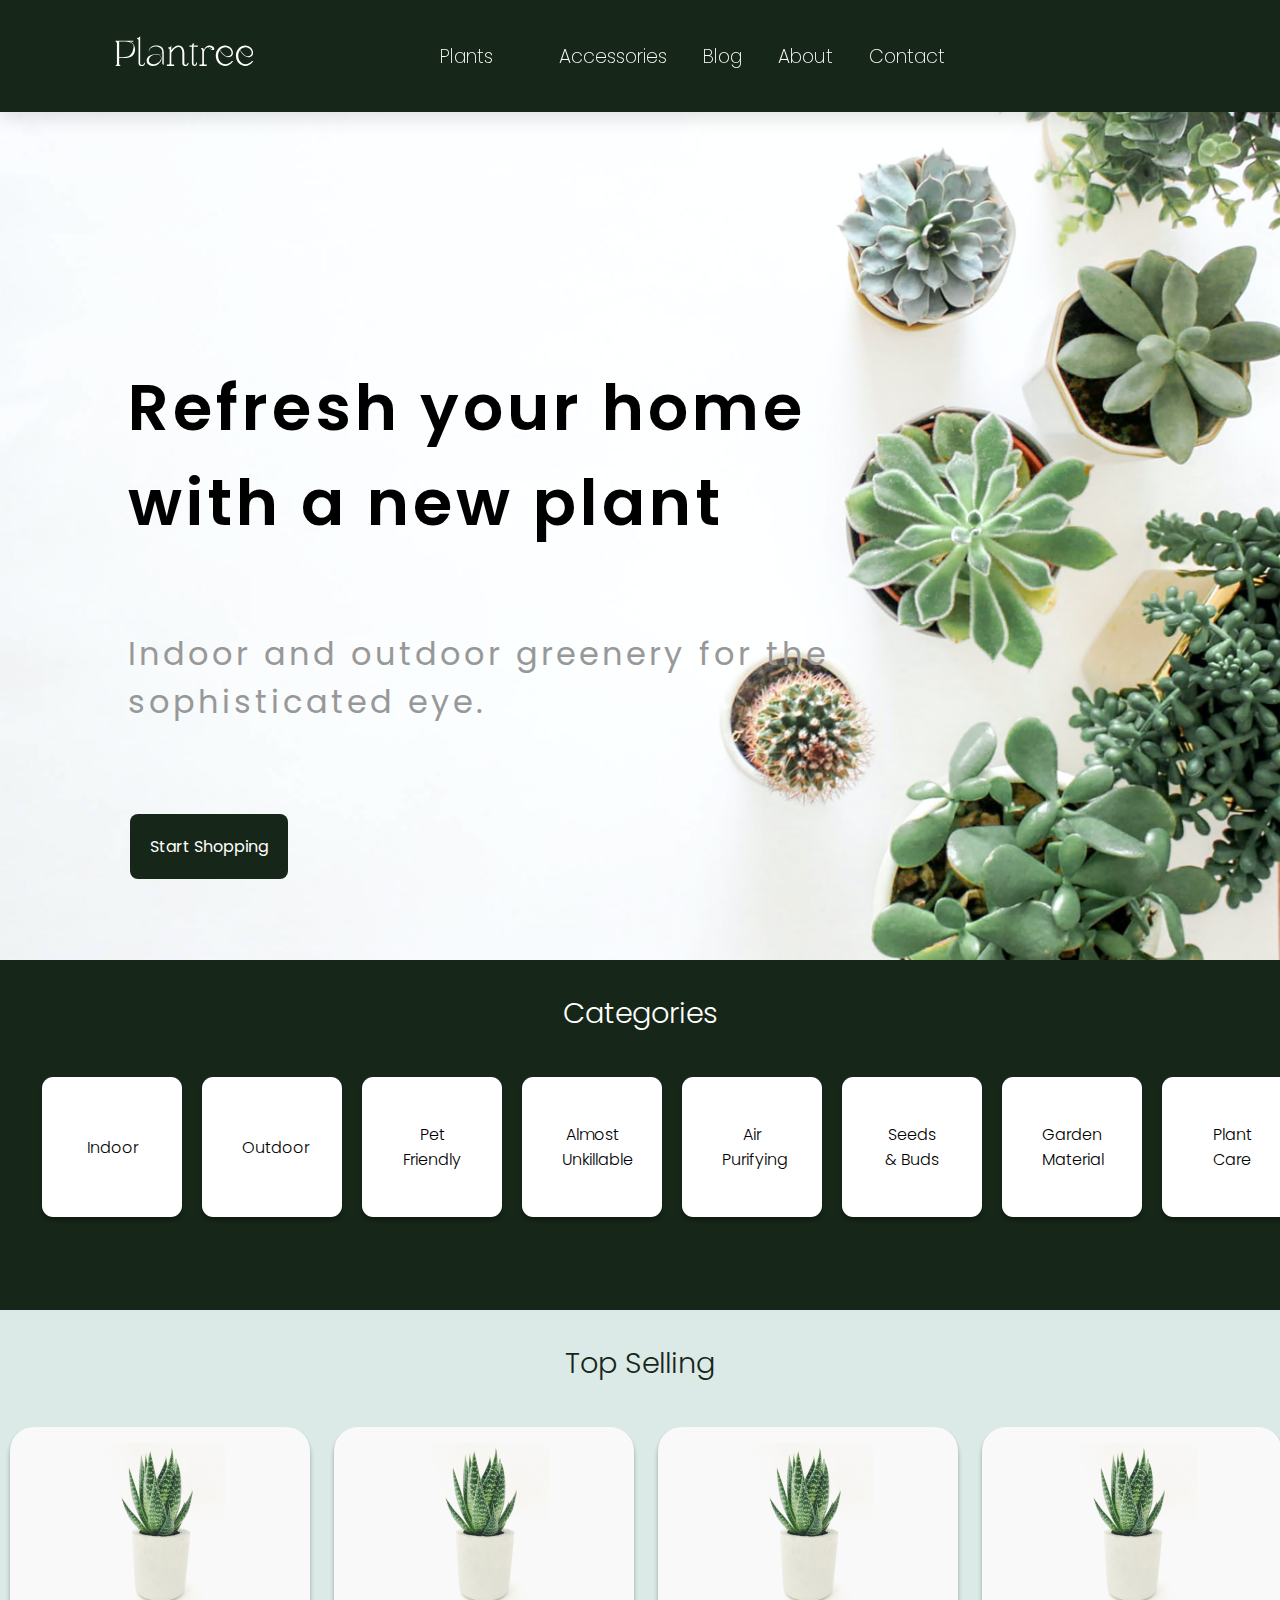
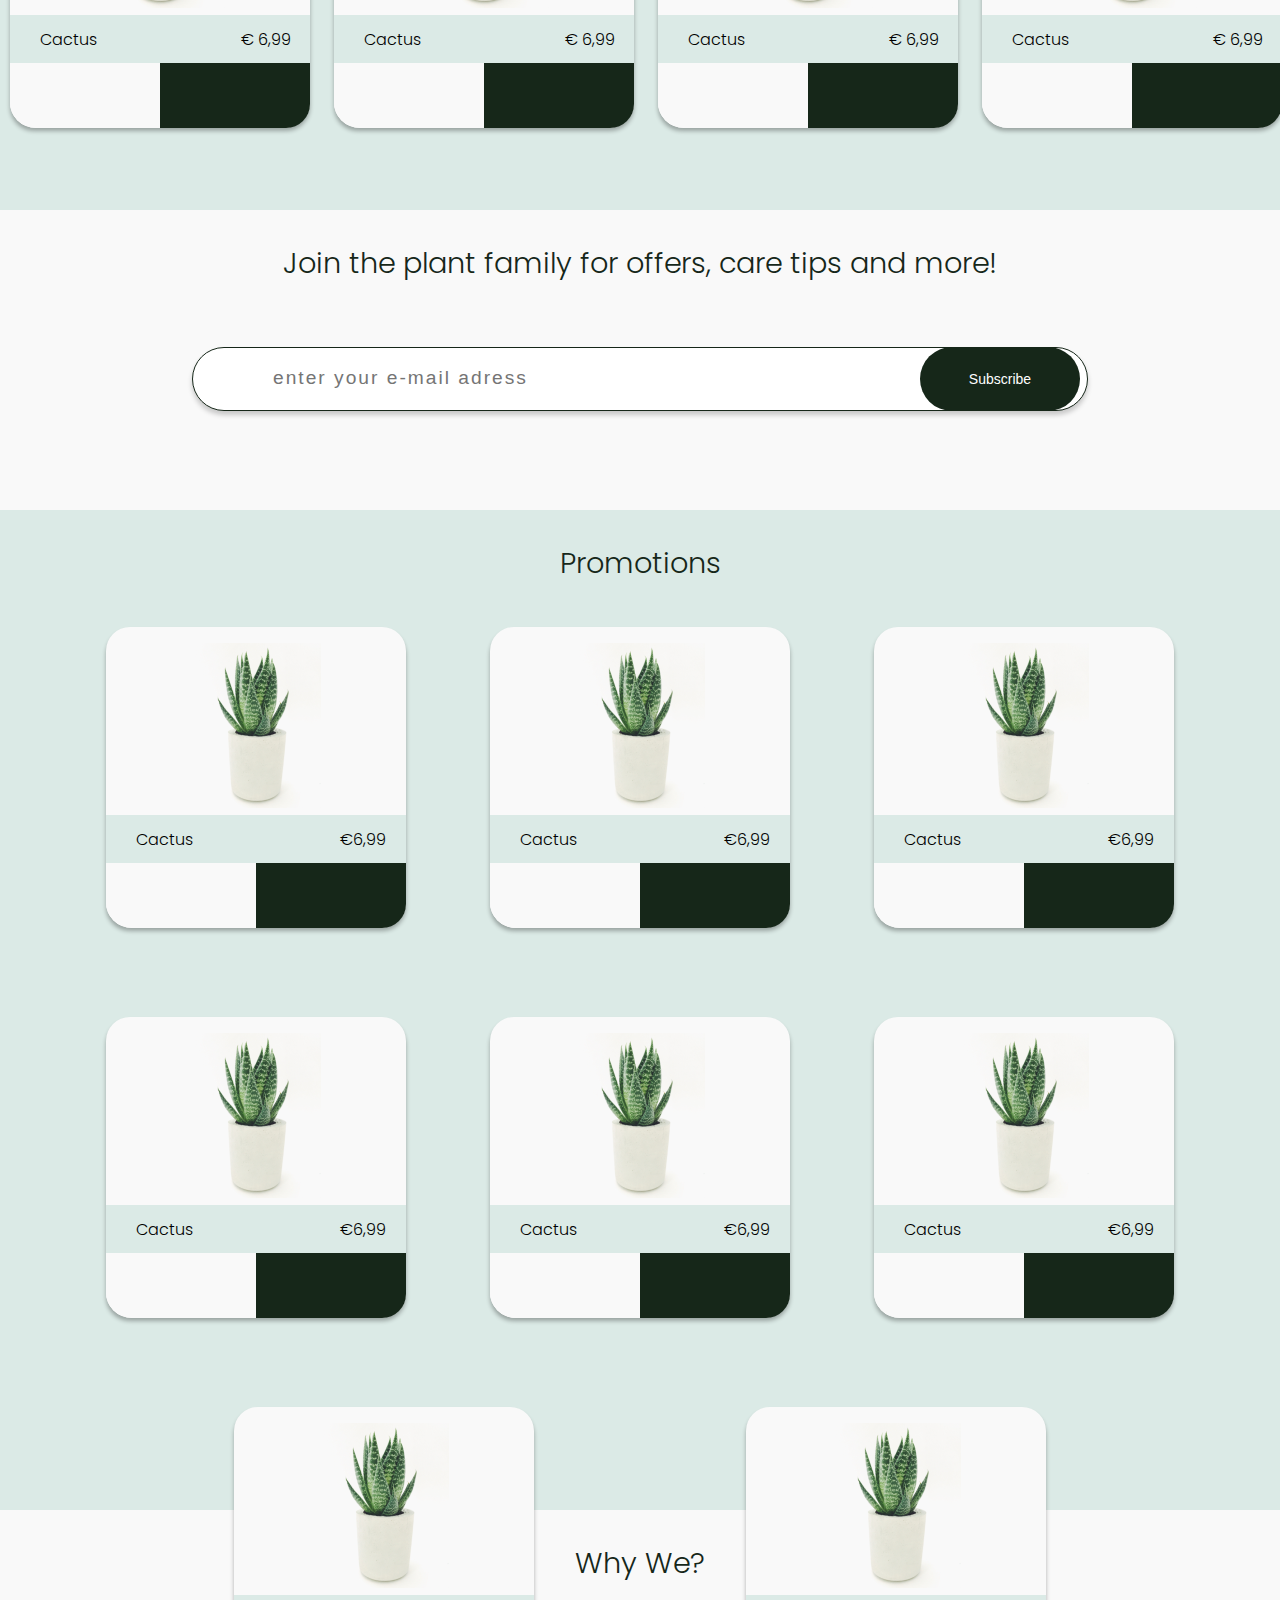
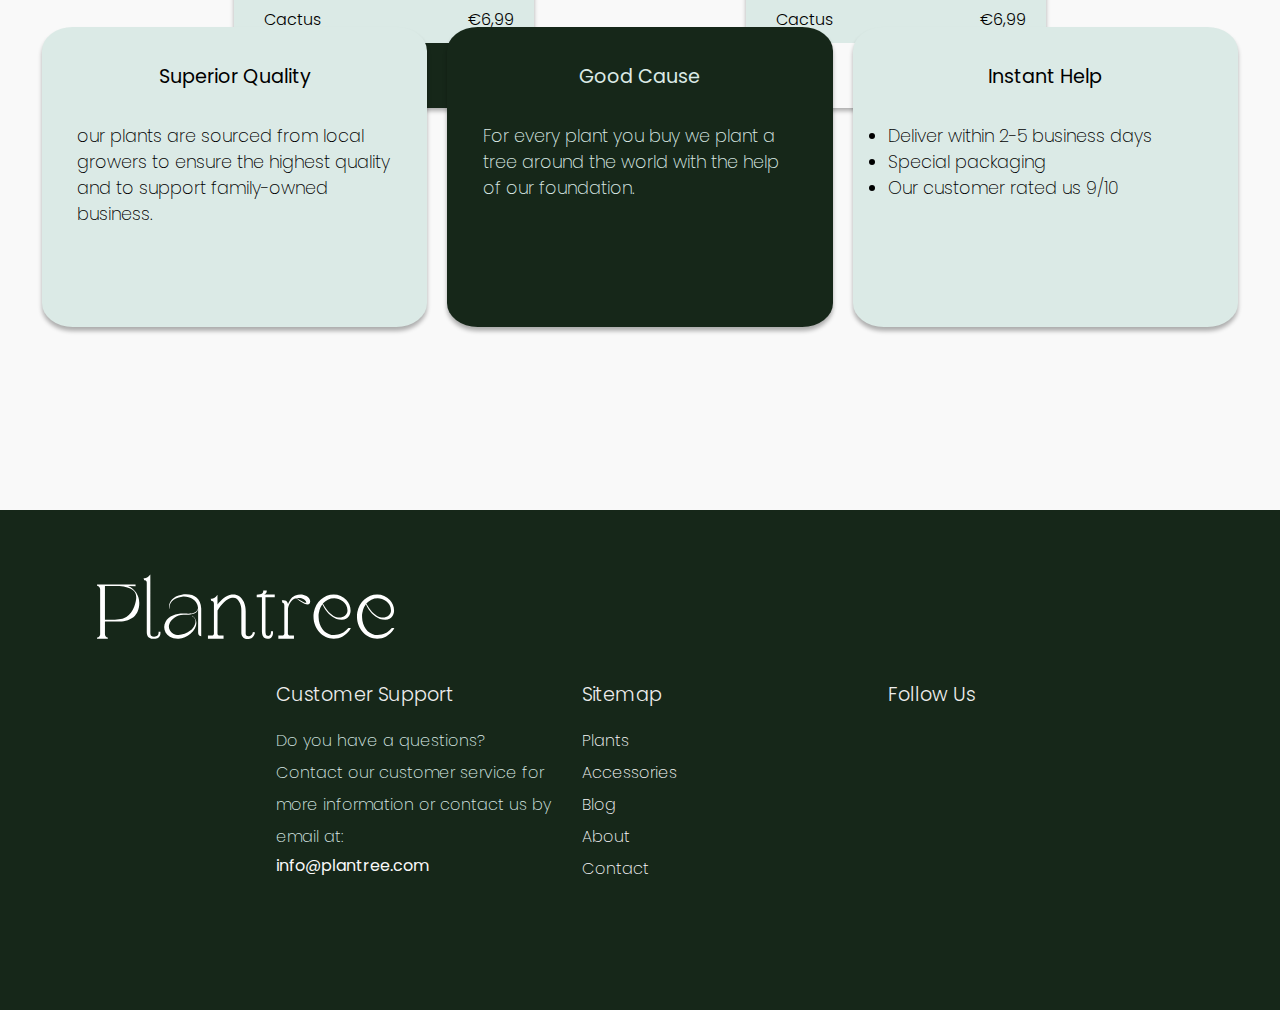
==== index.html @ 09b6c487 "upload" ====
<!DOCTYPE html>
<html lang="en">
<head>
    <meta charset="UTF-8">
    <meta http-equiv="X-UA-Compatible" content="IE=edge">
    <meta name="viewport" content="width=device-width, initial-scale=1.0">
    <link rel="stylesheet" href="style.css">
    <link rel="stylesheet" href="https://cdnjs.cloudflare.com/ajax/libs/font-awesome/6.2.1/css/all.min.css" integrity="sha512-MV7K8+y+gLIBoVD59lQIYicR65iaqukzvf/nwasF0nqhPay5w/9lJmVM2hMDcnK1OnMGCdVK+iQrJ7lzPJQd1w==" crossorigin="anonymous" referrerpolicy="no-referrer" />
    <link rel="preconnect" href="https://fonts.googleapis.com">
<link rel="preconnect" href="https://fonts.gstatic.com" crossorigin>
<link href="https://fonts.googleapis.com/css2?family=Poppins:wght@200;300;400;500;600;700&display=swap" rel="stylesheet">
<script src="https://ajax.googleapis.com/ajax/libs/jquery/3.6.4/jquery.min.js"></script>    
<script src="script.js"></script>

    

    <title>Plantree | Buy plants online</title>
</head>
<body>

 <!-- //// navbar ///-->
    <header>

        <div class="header-container">
            <div id="menu-bar" class="fas fa-bars"></div>
            <a href="index.html" class="logo"><img src="assets/logo.svg" alt=""></a>
            <nav class="navbar ">
                <div class="dropdown">
                    <a href="#plants" class="dropbtn">Plants</a>
                    <div class="dropdown-content">
                    <a href="#">Indoor</a>
                    <a href="#">Outdoor</a>
                    <a href="#">Pet Friendly</a>
                    <a href="#">Almost Unkillable</a>
                    <a href="#">Air Purifying</a>
                    <a href="#">Seeds & Buds</a>
                    <a href="#">Bonsai</a>
                    <a href="#">Cactus</a>
                    <a href="#">Flowering</a>
                    <a href="#">Green</a>
                    <a href="#">Orchids</a>
                    <a href="#">Hanging</a>
                  </div>
                </div>
                <a href="#accessories">Accessories</a>
                <a href="#blog">Blog</a>
                <a href="#about">About</a>
                <a href="contact.html">Contact</a>
            </nav>
            <div class="icons">
                <a  id="searchIcon" class="fa fa-magnifying-glass" onclick="myFunction()"></a>
                <a href="#" class="fa fa-heart"></a>
                <a href="#" class="fa fa-user"></a>
                <a href="#" class="fa fa-cart-shopping"></a>
            </div>
        </div>

        <div class="search"  id="searchBar">
            <div class="form-control">
                <input type="text" class="input" placeholder="search" />
                <button class="btn">Search</button>
              </div>
             </div>

       
    
    </header>


    <!-- //// hero ////-->
    
    <div class="hero">
        <h1>Refresh your home <br> with a new plant</h1>
        <h2>Indoor and outdoor greenery for the <br>
            sophisticated eye.</h2>
        

            <a href="#categories" class="hero-button">Start Shopping</a>
    </div>


    <!-- /////////// section one///////// -->
    
    <div class="sec one" id="categories">
        <h2>Categories</h2>
        <div class="boxes">
            <a href=""><div class="box">
                <h3>Indoor</h3>
            </div></a>
            <a href=""><div class="box">
                <h3>Outdoor</h3>
            </div></a>
            <a href=""><div class="box">
                <h3>Pet Friendly</h3>
            </div></a>
            <a href=""><div class="box">
                <h3>Almost Unkillable</h3>
            </div></a>
            <a href=""><div class="box">
                <h3>Air Purifying</h3>
            </div></a>
            <a href=""><div class="box">
                <h3>Seeds & Buds</h3>
            </div></a>
            <a href=""><div class="box">
                <h3>Garden Material</h3>
            </div></a>
            <a href=""><div class="box">
                <h3>Plant Care</h3>
            </div></a>
            
            
        </div>
    </div>


 <!-- /////////section two////////// -->

    <div class="sec two">
        <h2>Top Selling</h2>

        <div class="container">

            <div class="box big">
                <a href="product.html"><div><img src="assets/img/plant1.png" alt=""></div></a>
                <div class="inner-box">
                    <div><h3>Cactus</h3></div>
                    <div><h3>€ 6,99</h3></div>
                </div>
                <div class="inner-box two">
                    <!-- <div id="one"><a href="#" class="fa fa-heart"></a></div>
                    <div id="two"><a href="#" class="fa fa-cart-shopping"></a></div> -->
                    <a href="" id="one" class="fa fa-heart"></a>
                    <a href="" id="two" class="fa fa-cart-shopping"></a>
                </div>
            </div>

            <div class="box big">
                <a href="product.html"><div><img src="assets/img/plant1.png" alt=""></div></a>
                <div class="inner-box">
                    <div><h3>Cactus</h3></div>
                    <div><h3>€ 6,99</h3></div>
                </div>
                <div class="inner-box two">
                    <!-- <div id="one"><a href="#" class="fa fa-heart"></a></div>
                    <div id="two"><a href="#" class="fa fa-cart-shopping"></a></div> -->
                    <a href="" id="one" class="fa fa-heart"></a>
                    <a href="" id="two" class="fa fa-cart-shopping"></a>
                </div>
            </div>

            <div class="box big">
                <a href="product.html"><div><img src="assets/img/plant1.png" alt=""></div></a>
                <div class="inner-box">
                    <div><h3>Cactus</h3></div>
                    <div><h3>€ 6,99</h3></div>
                </div>
                <div class="inner-box two">
                    <!-- <div id="one"><a href="#" class="fa fa-heart"></a></div>
                    <div id="two"><a href="#" class="fa fa-cart-shopping"></a></div> -->
                    <a href="" id="one" class="fa fa-heart"></a>
                    <a href="" id="two" class="fa fa-cart-shopping"></a>
                </div>
            </div>

            <div class="box big">
                <a href="product.html"><div><img src="assets/img/plant1.png" alt=""></div></a>
                <div class="inner-box">
                    <div><h3>Cactus</h3></div>
                    <div><h3>€ 6,99</h3></div>
                </div>
                <div class="inner-box two">
                    <!-- <div id="one"><a href="#" class="fa fa-heart"></a></div>
                    <div id="two"><a href="#" class="fa fa-cart-shopping"></a></div> -->
                    <a href="" id="one" class="fa fa-heart"></a>
                    <a href="" id="two" class="fa fa-cart-shopping"></a>
                </div>
            </div>

            <div class="box big">
           <a href="product.html"><div><img src="assets/img/plant1.png" alt=""></div></a>
                <div class="inner-box">
                    <div><h3>Cactus</h3></div>
                    <div><h3>€ 6,99</h3></div>
                </div>
                <div class="inner-box two">
                    <!-- <div id="one"><a href="#" class="fa fa-heart"></a></div>
                    <div id="two"><a href="#" class="fa fa-cart-shopping"></a></div> -->
                    <a href="" id="one" class="fa fa-heart"></a>
                    <a href="" id="two" class="fa fa-cart-shopping"></a>
                </div>
            </div>

            <div class="box big">
           <a href="product.html"><div><img src="assets/img/plant1.png" alt=""></div></a>
                <div class="inner-box">
                    <div><h3>Cactus</h3></div>
                    <div><h3>€ 6,99</h3></div>
                </div>
                <div class="inner-box two">
                    <!-- <div id="one"><a href="#" class="fa fa-heart"></a></div>
                    <div id="two"><a href="#" class="fa fa-cart-shopping"></a></div> -->
                    <a href="" id="one" class="fa fa-heart"></a>
                    <a href="" id="two" class="fa fa-cart-shopping"></a>
                </div>
            </div>

            <div class="box big">
           <a href="product.html"><div><img src="assets/img/plant1.png" alt=""></div></a>
                <div class="inner-box">
                    <div><h3>Cactus</h3></div>
                    <div><h3>€ 6,99</h3></div>
                </div>
                <div class="inner-box two">
                    <!-- <div id="one"><a href="#" class="fa fa-heart"></a></div>
                    <div id="two"><a href="#" class="fa fa-cart-shopping"></a></div> -->
                    <a href="" id="one" class="fa fa-heart"></a>
                    <a href="" id="two" class="fa fa-cart-shopping"></a>
                </div>
            </div>

            <div class="box big">
           <a href="product.html"><div><img src="assets/img/plant1.png" alt=""></div></a>
                <div class="inner-box">
                    <div><h3>Cactus</h3></div>
                    <div><h3>€ 6,99</h3></div>
                </div>
                <div class="inner-box two">
                    <!-- <div id="one"><a href="#" class="fa fa-heart"></a></div>
                    <div id="two"><a href="#" class="fa fa-cart-shopping"></a></div> -->
                    <a href="" id="one" class="fa fa-heart"></a>
                    <a href="" id="two" class="fa fa-cart-shopping"></a>
                </div>
            </div>

            <div class="box big">
           <a href="product.html"><div><img src="assets/img/plant1.png" alt=""></div></a>
                <div class="inner-box">
                    <div><h3>Cactus</h3></div>
                    <div><h3>€ 6,99</h3></div>
                </div>
                <div class="inner-box two">
                    <!-- <div id="one"><a href="#" class="fa fa-heart"></a></div>
                    <div id="two"><a href="#" class="fa fa-cart-shopping"></a></div> -->
                    <a href="" id="one" class="fa fa-heart"></a>
                    <a href="" id="two" class="fa fa-cart-shopping"></a>
                </div>
            </div>
            
        </div>

    </div>

    <!-- ///// section three ///// -->
    <div class="sec three">
        <h2>Join the plant family for offers, care tips and more!</h2>
        <div class="form-control">
            <input type="text" class="input" placeholder="enter your e-mail adress" />
            <button class="btn">Subscribe</button>
          </div>
        </div>
    </div>

    <!-- //// section four /////-->
    <div class="sec four">
        <h2> Promotions</h2>
        <div class="boxes">
            <div class="box big">
                <div><img src="assets/img/plant1.png" alt=""></div>
                <div class="inner-box">
                    <div><h3>Cactus</h3></div>
                    <div><h3>€6,99</h3></div>
                </div>
                <div class="inner-box two">
                    <!-- <div id="one"><a href="#" class="fa fa-heart"></a></div>
                    <div id="two"><a href="#" class="fa fa-cart-shopping"></a></div> -->
                    <a href="" id="one" class="fa fa-heart"></a>
                    <a href="" id="two" class="fa fa-cart-shopping"></a>
                </div>
            </div>
            <div class="box big">
                <div><img src="assets/img/plant1.png" alt=""></div>
                <div class="inner-box">
                    <div><h3>Cactus</h3></div>
                    <div><h3>€6,99</h3></div>
                </div>
                <div class="inner-box two">
                    <!-- <div id="one"><a href="#" class="fa fa-heart"></a></div>
                    <div id="two"><a href="#" class="fa fa-cart-shopping"></a></div> -->
                    <a href="" id="one" class="fa fa-heart"></a>
                    <a href="" id="two" class="fa fa-cart-shopping"></a>
                </div>
            </div>
            <div class="box big">
                <div><img src="assets/img/plant1.png" alt=""></div>
                <div class="inner-box">
                    <div><h3>Cactus</h3></div>
                    <div><h3>€6,99</h3></div>
                </div>
                <div class="inner-box two">
                    <!-- <div id="one"><a href="#" class="fa fa-heart"></a></div>
                    <div id="two"><a href="#" class="fa fa-cart-shopping"></a></div> -->
                    <a href="" id="one" class="fa fa-heart"></a>
                    <a href="" id="two" class="fa fa-cart-shopping"></a>
                </div>
            </div>
            <div class="box big">
                <div><img src="assets/img/plant1.png" alt=""></div>
                <div class="inner-box">
                    <div><h3>Cactus</h3></div>
                    <div><h3>€6,99</h3></div>
                </div>
                <div class="inner-box two">
                    <!-- <div id="one"><a href="#" class="fa fa-heart"></a></div>
                    <div id="two"><a href="#" class="fa fa-cart-shopping"></a></div> -->
                    <a href="" id="one" class="fa fa-heart"></a>
                    <a href="" id="two" class="fa fa-cart-shopping"></a>
                </div>
            </div>
            <div class="box big">
                <div><img src="assets/img/plant1.png" alt=""></div>
                <div class="inner-box">
                    <div><h3>Cactus</h3></div>
                    <div><h3>€6,99</h3></div>
                </div>
                <div class="inner-box two">
                    <!-- <div id="one"><a href="#" class="fa fa-heart"></a></div>
                    <div id="two"><a href="#" class="fa fa-cart-shopping"></a></div> -->
                    <a href="" id="one" class="fa fa-heart"></a>
                    <a href="" id="two" class="fa fa-cart-shopping"></a>
                </div>
            </div>
            <div class="box big">
                <div><img src="assets/img/plant1.png" alt=""></div>
                <div class="inner-box">
                    <div><h3>Cactus</h3></div>
                    <div><h3>€6,99</h3></div>
                </div>
                <div class="inner-box two">
                    <!-- <div id="one"><a href="#" class="fa fa-heart"></a></div>
                    <div id="two"><a href="#" class="fa fa-cart-shopping"></a></div> -->
                    <a href="" id="one" class="fa fa-heart"></a>
                    <a href="" id="two" class="fa fa-cart-shopping"></a>
                </div>
            </div>
            <div class="box big">
                <div><img src="assets/img/plant1.png" alt=""></div>
                <div class="inner-box">
                    <div><h3>Cactus</h3></div>
                    <div><h3>€6,99</h3></div>
                </div>
                <div class="inner-box two">
                    <!-- <div id="one"><a href="#" class="fa fa-heart"></a></div>
                    <div id="two"><a href="#" class="fa fa-cart-shopping"></a></div> -->
                    <a href="" id="one" class="fa fa-heart"></a>
                    <a href="" id="two" class="fa fa-cart-shopping"></a>
                </div>
            </div>
            <div class="box big">
                <div><img src="assets/img/plant1.png" alt=""></div>
                <div class="inner-box">
                    <div><h3>Cactus</h3></div>
                    <div><h3>€6,99</h3></div>
                </div>
                <div class="inner-box two">
                    <!-- <div id="one"><a href="#" class="fa fa-heart"></a></div>
                    <div id="two"><a href="#" class="fa fa-cart-shopping"></a></div> -->
                    <a href="" id="one" class="fa fa-heart"></a>
                    <a href="" id="two" class="fa fa-cart-shopping"></a>
                </div>
            </div>
        </div>
    </div>
    
    
    <!--//// section five ////-->

    <div class="sec five">
        <h2>Why We?</h2>
        <div class="boxes">
            <div class="box big">
                <h3>Superior Quality</h3>
                <p>our plants are sourced from
                    local growers to ensure the
                    highest quality and to support
                    family-owned business. </p>
                </div>
            <div class="box big green">
                <h3>Good Cause</h3>
                <p>For every plant you buy we
                    plant a tree around the world
                    with the help of our foundation. </p>
                </div>
            <div class="box big">
                <h3>Instant Help</h3>
                <ul>
                    <li>Deliver within 2-5 business days</li>
                    <li>Special packaging</li>
                    <li>Our customer rated us 9/10</li>

                </ul>
                
                </div>
                </div>
        </div>
    </div>
    
    <!-- //// footer ////-->

    <footer>

        <img src="assets/logo.svg" alt="">

        <div class="footer-grid">
   
            <section class="footer-1">
              <h4>Customer Support </h4>
                <p>Do you have a questions?</p>
                <p>Contact our customer service for more information or 

                    contact us by email at:</p>
                <a href="mailto: #">info@plantree.com</a>

            </section>
    
           <section class="footer-2">
              <h4>Sitemap </h4>
                <p><a href="">Plants</a></p>
                <p><a href="">Accessories</a></p>
                <p><a href="">Blog</a></p>
                <p><a href="">About</a></p>
                <p><a href="">Contact</a></p>
            </section>
    
           <section class="footer-3">
             <h4>Follow Us</h4>
              <a href="" class=""><i class="fa-brands fa-facebook-f"></i></a>
              <a href=""><i class="fa-brands fa-instagram"></i></a>
              <a href=""><i class="fa-brands fa-twitter"></i></a>
              
           </section>
    
           
       </div>

    </footer>

    <button id="button-top" onclick="topFunction()" title="go to top">Top</button>
   

    <script src="./topButton.js"></script>
</body>
</html>
---- style.css ----
* {
    margin: 0;
    padding: 0;
    box-sizing: border-box;
}
html {
    scroll-behavior: smooth;
  }

body {
    font-family: 'Poppins', sans-serif;
}

a {
    text-decoration: none;
}

li {
    list-style-type: none;
}

.heading{
    text-align: center;
    text-transform: uppercase;
    font-size: 4rem;
    color:black;
    padding:1rem;
  }
  
  .heading span{
    text-transform: uppercase;
    color:blue;
  }

  header{
    position: fixed;
    top:0; left:0; right:0;
    z-index: 1000;
    background:#162719;
    
    
    box-shadow: 0 .5rem 1rem rgba(0,0,0,.1);
  }
  .header-container{
    display: flex;
    align-items: center;
    justify-content: space-between;
    padding:2rem 9%;
  }
  
  .header-container .logo{
    font-size: 2rem;
    color:white;
  }
  
  .header-container .navbar a{
    font-size: 1.2rem;
    color:white;
    margin:0 1rem;
    font-weight: 200;
  }
  
  .header-container .navbar a:hover{
    color:#DBEAE6;
  }
  
  .header-container .icons a{
    font-size: 1.2rem;
    color:white;
    margin-left:1rem;
  }
  
  .header-container .icons a:hover{
    color:#DBEAE6;
  }
  
  #menu-bar{
    font-size: 2.5rem;
    padding: .5rem 1.5rem;
    border:.1rem solid black;
    color:black;
    border-radius: .3rem;
    cursor: pointer;
    display: none;
  }

  .dropbtn {
    padding: 30px;
  }
  

  .dropdown {
    position: relative;
    display: inline-block;
  }
  
  /* Dropdown Content (Hidden by Default) */
  .dropdown-content {
    display: none;
    position: absolute;
    background-color: #162719;
    min-width: 250px;
    box-shadow: 0px 8px 16px 0px rgba(0,0,0,0.2);
    z-index: 1;
  }
  
  /* Links inside the dropdown */
  .dropdown-content a {
    color: black;

    padding: 6px 16px;
    text-decoration: none;
    display: block;
  }
  .dropdown:hover .dropdown-content {
    display: block;
  }
 

.hero{
    /* height: 100vh; */
    height: 60rem;
    background-image: url(assets/bg.jpg);
    background-size: cover;
}

.hero h1{
    position: absolute;
    font-weight: 600;
    top: 40%;
    left: 10%;
    font-size: 4rem;
    letter-spacing: 4px;

}

.hero h2{
    color: #989898;
    position: absolute;
    font-weight: 400;
    top: 70%;
    left: 10%;
    font-size: 2rem;
    letter-spacing: 4px;
}

.hero-button{
    position: absolute;
    top: 90%;
    left: 10%;
    background-color: #162719;
  border: none;
  color: white;
  padding: 20px;
  text-align: center;
  text-decoration: none;
  display: inline-block;
  font-size: 16px;
  margin: 4px 2px;
  border-radius: 8px;
}

.sec{
    height: 350px;
    background-color: #DBEAE6;
    color: white;
    text-align: center;

}
.sec.one{
    background-color: #162719;

}

.sec h2{
    font-weight: 300;
    font-size: 1.8rem;
    padding-top: 2rem;
    padding-bottom: 2rem;
}

.boxes{
    display: flex;
    justify-content: space-evenly;
    margin-left: 2rem;
    margin-right: 2rem;
}

.box{
    width:140px;
	height:140px;
	margin:10px;
	padding:10px;
    border-radius: 8%;
    background-color: white;
    text-align: center;
    display: flex;
    justify-content: center;
    align-items: center;
    color: black;
    transition: all 500ms;
    box-shadow: 0 4px 4px rgba(0, 0, 0, 0.3);
}

.box h3{
    font-size: 1rem;
    display: block;
    font-weight: 300;
    margin: auto;
    width: 50%;
    
}

.box:hover{
    background-color: #DBEAE6;
    width: 138px;
    height: 138px;
}

.sec.two{
    color: #162719;
    height: 500px;
}
.container{
    overflow: auto;
    white-space: nowrap;


}

.box.big{
    width: 300px;
    height: 300px;
    display: inline-block;
    background-color: #F9F9F9;
    padding: 0;
    padding-top: 1rem;
    
}

.inner-box{
    background-color: #DBEAE6;
    padding-left: 1rem;
    padding-right: 2rem;
    display: flex;
    justify-content: space-between;
    height: 3rem;
    align-items: center;
}
.inner-box.two {
    background-color: #F9F9F9;
    border-radius: 0 0 26px 26px;
    height: 65px;
}
#one{
    border-radius: 0 0 0 26px;
    margin: 0;
    background-color: #F9F9F9;
    color: #162719;
    width: 100%;
    padding: 0;
    height: 100%;
    margin-left: -16px;
    display: flex;
    align-items: center;
    justify-content: center;
    transition: all 500ms;
}

#one:hover{
    background-color: #ededed;
    color: #569d64;
}

#two {
    border-radius: 0 0 24px 0;
    margin: 0;
    color: #F9F9F9;
    background-color: #162719;
    width: 100%;
    padding: 0;
    height: 100%;
    margin-right: -32px;
    display: flex;
    align-items: center;
    justify-content: center;
    transition: all 500ms;
}

#two:hover{
    background-color: #213a26;
    color: #569d64;
}

.sec.three {
    background-color: #F9F9F9;
    color: #162719;
    height: 300px;
}

.form-control {
    position: relative;
    margin: 30px 0 20px;
  }


.input {
    border: 0;
    border-radius: 50px;
    box-shadow: 0 4px 5px rgba(0, 0, 0, 0.2);
    display: block;
    font-family: 'Muli', sans-serif;
    font-size: 14px;
    height: 4rem;
    padding: 12px 25px;
    width: 70%;
    margin: auto;
    border: 1px solid #162719;
    padding-left: 5rem;
  }
  
  .btn {
    cursor: pointer;
    background-color: #162719;
    border: 0;
    border-radius: 50px;
    color: #fff;
    font-size: 14px;
    height: 4rem;
    width: 10rem;
    padding: 12px 25px;
    position: absolute;
    top: 0;
    right: 12.5rem;
  }
  #searchBar{

    display: none;

  }

  #searchIcon{
    cursor: pointer;
  }

  .search .input{
    height: 3rem;
  }

  .search .btn{
    height: 3rem;
    background-color: #bbd4c0;
    color: #162719;
  }
  
  .input:focus, .btn:focus {
    outline: 0;
  }
  .btn:hover{
    background-color: #213a26;
    color: #bbd4c0;
  }

::placeholder{
    letter-spacing: 2px;
    font-size: 1.2rem;
    font-weight: 100;
}

.sec.four{
    height: 1000px;
    background-color: #DBEAE6;
    color: #162719;
}

.sec.four .boxes{

    /* flex-flow: wrap; */
    flex-wrap: wrap;

}

.sec.four .box.big{
    margin-bottom: 5rem;
}

.sec.five {
    color: #162719;
    background-color: #F9F9F9;
    height: 600px;
}

.sec.five .box.big{
    width: 400px;
    padding: 2.2rem;
    background-color: #DBEAE6;
}
.sec.five .box.big h3{
    font-size: 1.2rem;
    font-weight: 400;
}
.sec.five .box.big p{
    font-weight: 200;
    margin-top: 2rem;
    text-align: left;
    font-size: 1.1rem;
}

.sec.five .box.big ul{
    margin-top: 2rem;
}

.sec.five .box.big li{
    list-style-type: disc;
    text-align: left;
    font-weight: 200;
    font-size: 1.1rem;
}

.green{
    background-color: #162719 !important; 
    color: #DBEAE6;
}

footer{
    background-color: #162719;
    height: 500px;
    padding: 4rem 6rem 4rem 6rem;
    color: #ededed;
}

footer img{
    width: 300px;
    height: auto;
    margin-bottom: 2rem;
}


  
  .footer-grid {

    display: grid;
    grid-template-columns: repeat(auto-fit, minmax(200px, 1fr));
    grid-auto-rows: auto;
    grid-gap: 10px;
    margin: 0 auto;
    max-width: 100%;
    padding-left: 180px;
  }

  footer h4{
    margin-bottom: 1rem;
    color: #ededed;
    font-weight: 300;
    font-size: 1.2rem;
  }

  footer p{
    color: #DBEAE6;
    font-size: 1rem;
    font-weight: 200;
    line-height: 2;
  }
.footer-grid a{
    color: #F9F9F9;
  }

.footer-3 i{
    font-size: 2rem;
    margin-left: 1rem;
    transition: all 500ms;
}

.footer-3 i:hover{
    color: #569d64;
}


/* contact us */
.contact-page{
    margin-top: 150px;
    height: 1500px;
}
.contact-page h2{
    text-align: center;
    font-size: 2rem;
    font-weight: 400;
    margin-bottom: 2rem;
    
}
.container-mid{

    height: 580px;
    width: 80%;
    margin: auto;
    
}
.container-mid h3{
    text-align: center;
    font-weight: 400;
    font-size: 1.2rem;
}
.container-mid ::placeholder{
    font-size: 0.8rem;
    font-family: poppins;
}
.container-mid input[type=text], [type=tel], [type=email], select, textarea {
    width: 100%; /* Full width */
    padding: 12px; /* Some padding */ 
    border: 1px solid #ccc; /* Gray border */
    border-radius: 4px; /* Rounded borders */
    box-sizing: border-box; /* Make sure that padding and width stays in place */
    margin-top: 6px; /* Add a top margin */
    margin-bottom: 16px; /* Bottom margin */
    resize: vertical /* Allow the user to vertically resize the textarea (not horizontally) */
  }
  
  /* Style the submit button with a specific background color etc */
  .container-mid input[type=submit] {
    background-color: #162719;
    color: white;
    padding: 12px 20px;
    border: none;
    border-radius: 8px;
    cursor: pointer;
  }
  
  /* When moving the mouse over the submit button, add a darker green color */
  .container-mid input[type=submit]:hover {
    background-color: #213a26;
  }
  
  /* Add a background color and some padding around the form */
  .container-mid {
    border-radius: 5px;
    background-color: #DBEAE6;
    padding: 20px;
  }

  .flex{
    margin-top: 2rem;
    padding-left: 3rem;
    padding-right: 3rem;
    display: flex;
    justify-content: space-evenly;
  }

  .flex .map{
    /* margin-left: 8rem; */
    width: 40%;
    height: 100%;
    background-color: #DBEAE6;
  }
  .map iframe{
    width: 100%;
    margin: auto;
  }

  .right{
    background-color: #DBEAE6;
    height: 100%;
    width: 40%;
    padding: 2rem;
    padding-left: 4rem;

  }
  .contact-box{
    padding-top: 1rem;
    padding-bottom: 2rem;
    border-bottom: 1px solid rgb(198, 198, 198);
  }
  .contact-box:nth-child(3){
    border:none
  }
  .right h4{
    color: rgb(40, 40, 40);
    font-weight: 400;
    font-size: 1.2rem;
  }
  .right p{
    display: block;
    margin-top: 1rem;
    margin-left: 1rem;
    color: #1f2d21;
    font-weight: 300;
    font-size: 1rem;
  }

  /*  product page //////////////////////// */

  .link {
    margin-top: 120px;
    margin-left: 5rem;
    height: 20px;
    
    margin-bottom: 1rem;

  }

  .link a{
    color: rgb(94, 94, 94);
    font-size: 0.8rem;
    font-weight: 300;
  }

  .product{
    padding: 2rem;
    height: 600px;
    width: 80%;
    margin: auto;
  }

  .product h2{
    font-weight: 400;
    font-size: 1.4rem;
    margin-bottom: 1rem;

  }


  .productImg {
    background-image: url("assets/img/plant2.png");
  
    height: 400px;
   background-position: center;
    background-size: contain;
  }
  


  .flex.column{
    flex-direction: column;
    margin-left: -2rem;
  }
  .flex.column img{
    width: 100px;
    height: auto;
  }

  .info{
    background-color:#DBEAE6;
    height: 400px;
    width: 200px;
  }
.grid3{

    display: grid;
    grid-template-columns: repeat(auto-fit, minmax(200px, 1fr));
    grid-auto-rows: auto;
    grid-gap: 10px;
    margin: 0 auto;
    max-width: 100%;

}
.layout2{
    width: 150px;
    margin-top: -2rem;
}

.layout3{
    background-color: #DBEAE6;
    width: 580px;
    margin-left: -14rem;
    border-radius: 8px;
    padding: 1rem;
    padding-left: 2rem;
}

.layout3 h3{
    font-size: 2rem;
    font-weight: 400;

}

.flex input{
    width: 50px;
    height: 30px;
    
}

.layoutInfo{
  display: flex;
  margin-top: 1rem;
}

.wishlistBtn{
  background-color: #DBEAE6;
    border: 1px solid #162719;
    color: #162719;
    padding: 10px 20px;
    text-align: center;
    text-decoration: none;
    height: 3rem;
    font-size: 16px;
  margin-left: 2rem;
    width: 430px;
    border-radius: 8px;
  transition: all 500ms;
}

.wishlistBtn:hover{
  background-color: #bbd4c0;
}

.cartBtn{
  display: block;
  background-color: #162719;
    border: 1px solid #162719;
    color: #DBEAE6;
    padding: 10px 20px;
    text-align: center;
    text-decoration: none;
    height: 3rem;
    font-size: 16px;
  margin-top: 1rem;
    width: 500px;
    border-radius: 8px;
    transition: all 500ms;
}

.cartBtn:hover{
  background-color: #1f2d21;
  color: #569d64;
}

table {
  margin-top: 1rem;
  border-collapse: collapse;
  width: 100%;
}

td{

  text-align: left;
  padding: 8px;
  font-size: 0.8rem;
}
tr:nth-child(even) {
  background-color: #dddddd;
}


#button-top {

  display: none; /* Hidden by default */
  position: fixed; /* Fixed/sticky position */
  bottom: 20px; /* Place the button at the bottom of the page */
  right: 30px; /* Place the button 30px from the right */
  z-index: 100; /* Make sure it does not overlap */
  border: none; /* Remove borders */
  outline: solid 0.6px #DBEAE6; /* Remove outline */
  background-color: #162719; /* Set a background color */
  color: white; /* Text color */
  cursor: pointer; /* Add a mouse pointer on hover */
  padding: 15px; /* Some padding */
  border-radius: 10px; /* Rounded corners */
  font-size: 18px; /* Increase font size */

}


#button-top:hover {

  background-color: #555; /* Add a dark-grey background on hover */

}


.plant-info {
  width: 80%;
  margin: auto;
  padding-bottom: 2rem;
}

.plant-info h3{
  padding: 1rem 0rem;
}

.reviews{
  width: 80%;
  margin: auto;
  padding-bottom: 2rem;
}
.reviews h4{
  cursor: pointer;
  padding: 1rem 0rem;

}
.review{
  display: none;
}

.userName{
  font-weight: 600;
}
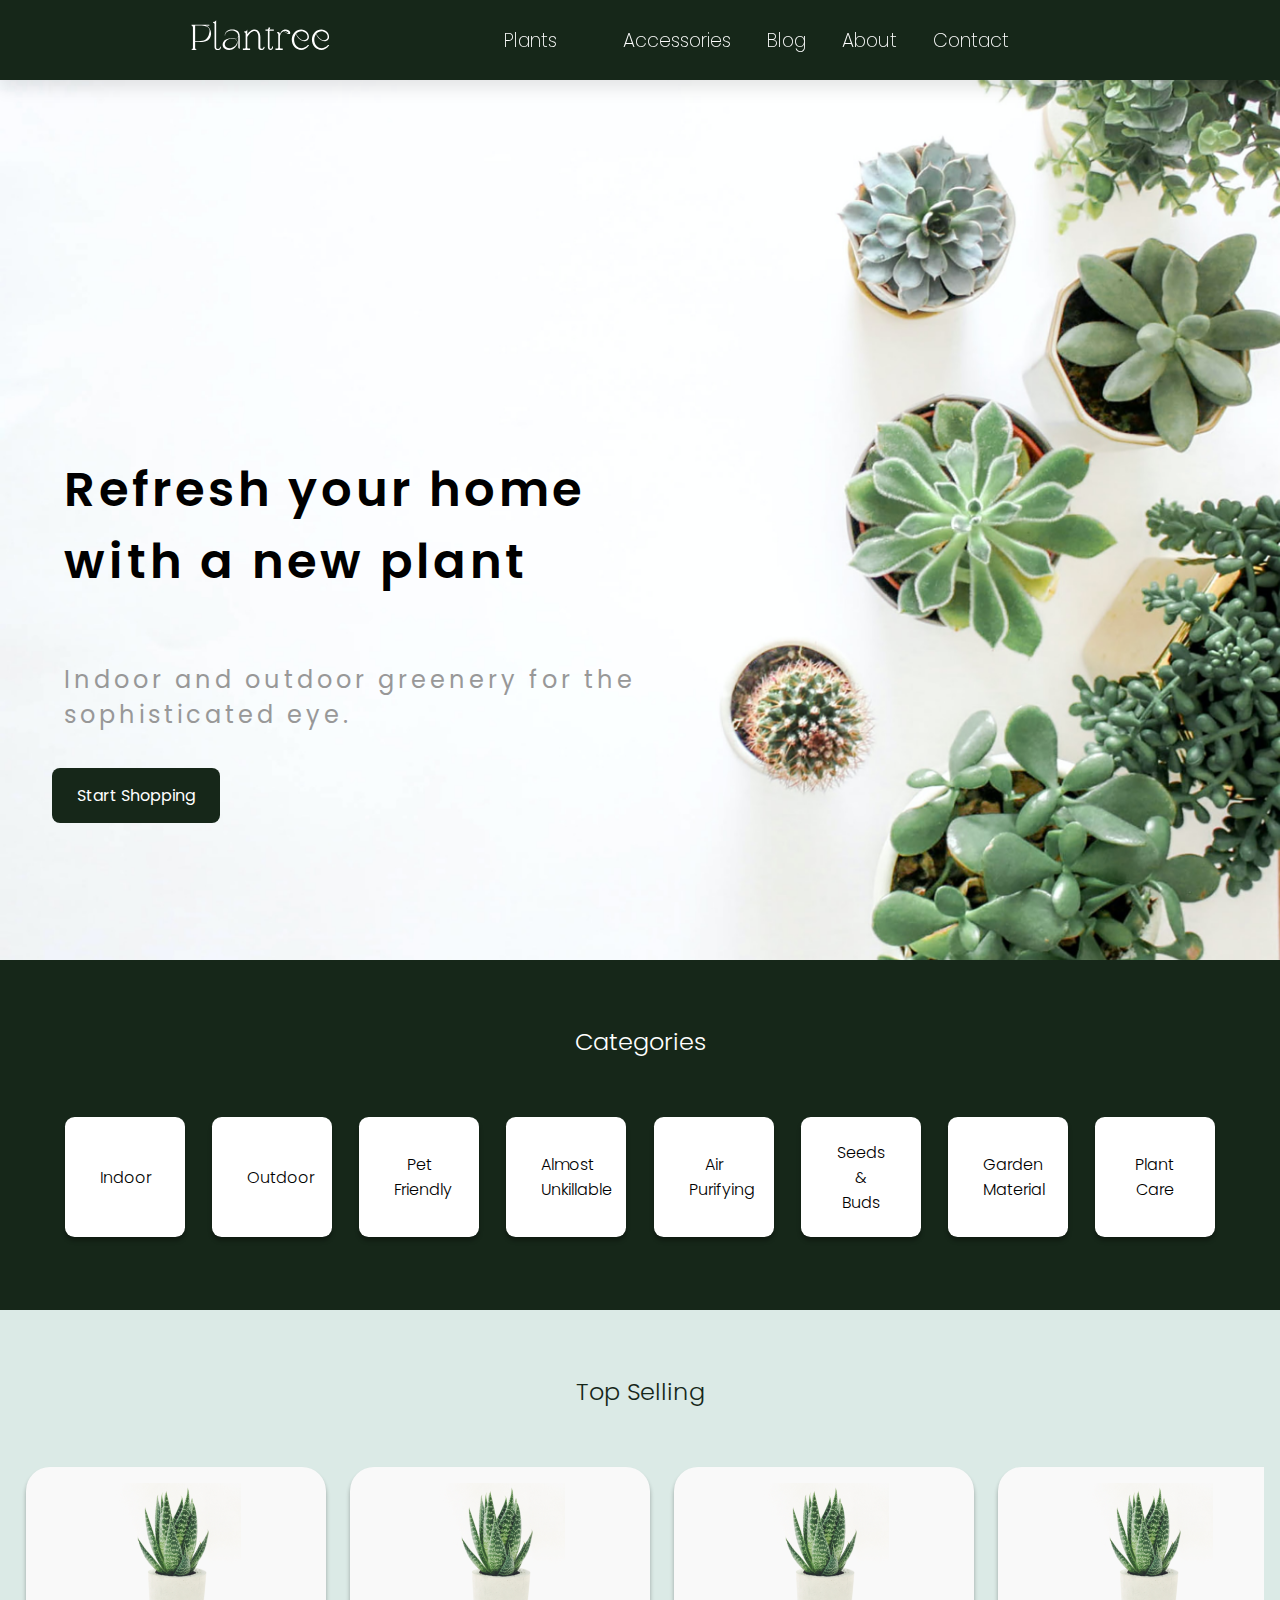
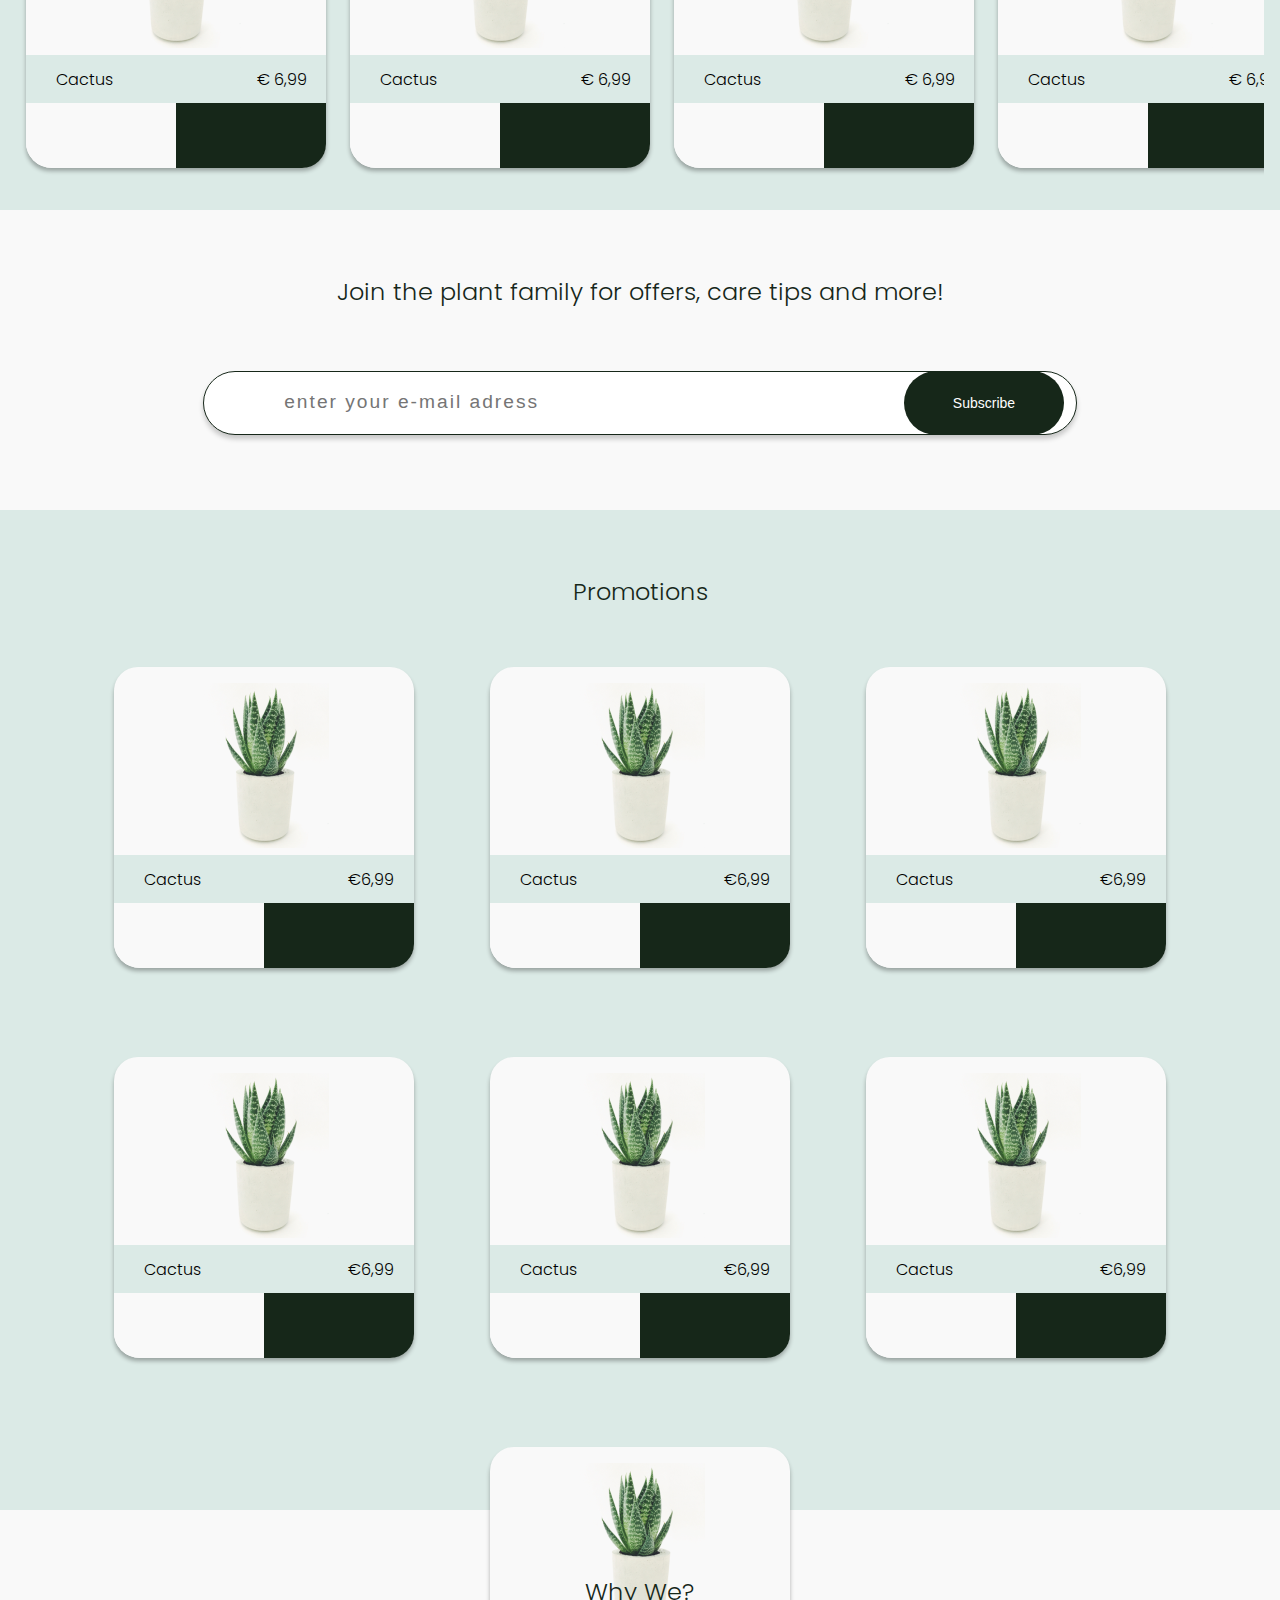
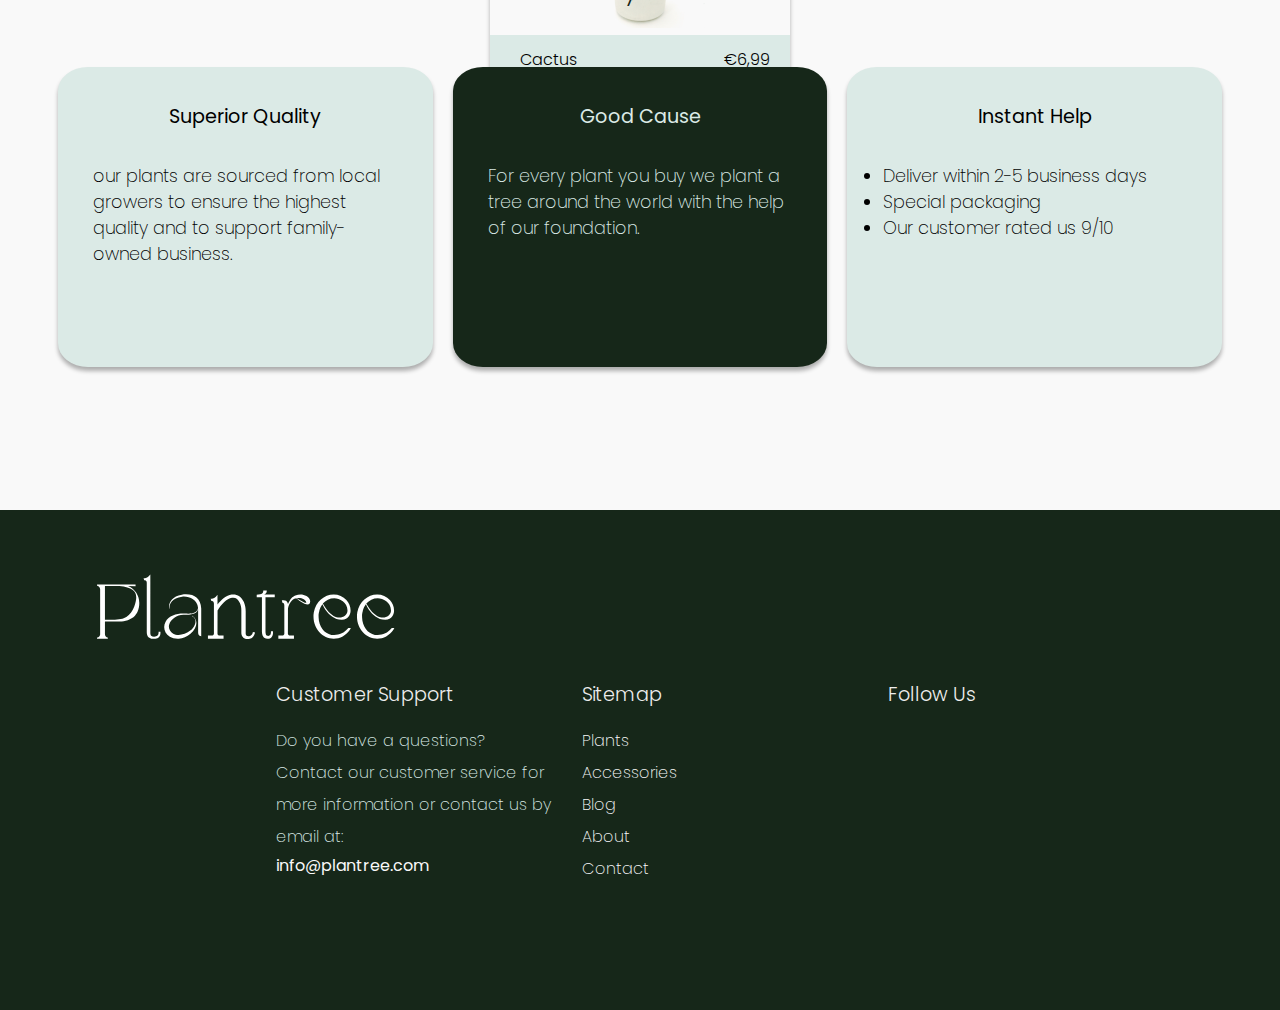
==== commit dd3df756: "Update index.html" ====
--- a/index.html
+++ b/index.html
@@ -23,7 +23,15 @@
 
         <div class="header-container">
             <div id="menu-bar" class="fas fa-bars"></div>
+            <nav class="navmobile">
+                <a href="#home">Home</a>
+                <a href="#about">Plants</a>
+                <a href="#services">Blog</a>
+                <a href="#contact">About</a>
+                <a href="#contact">Contact</a>
+              </nav>
             <a href="index.html" class="logo"><img src="assets/logo.svg" alt=""></a>
+            
             <nav class="navbar ">
                 <div class="dropdown">
                     <a href="#plants" class="dropbtn">Plants</a>
@@ -356,19 +364,7 @@
                     <a href="" id="two" class="fa fa-cart-shopping"></a>
                 </div>
             </div>
-            <div class="box big">
-                <div><img src="assets/img/plant1.png" alt=""></div>
-                <div class="inner-box">
-                    <div><h3>Cactus</h3></div>
-                    <div><h3>€6,99</h3></div>
-                </div>
-                <div class="inner-box two">
-                    <!-- <div id="one"><a href="#" class="fa fa-heart"></a></div>
-                    <div id="two"><a href="#" class="fa fa-cart-shopping"></a></div> -->
-                    <a href="" id="one" class="fa fa-heart"></a>
-                    <a href="" id="two" class="fa fa-cart-shopping"></a>
-                </div>
-            </div>
+           
         </div>
     </div>
     
@@ -450,4 +446,4 @@
 
     <script src="./topButton.js"></script>
 </body>
-</html>+</html>
--- a/style.css
+++ b/style.css
@@ -79,9 +79,19 @@
     font-size: 2.5rem;
     padding: .5rem 1.5rem;
     border:.1rem solid black;
-    color:black;
+    color:rgb(255, 255, 255);
     border-radius: .3rem;
     cursor: pointer;
+    display: none;
+  }
+
+  .navmobile{
+    display: flex;
+  gap: 1rem;
+  transition: all 0.3s ease;
+  }
+
+  .navmobile a{
     display: none;
   }
 
@@ -126,30 +136,25 @@
 }
 
 .hero h1{
-    position: absolute;
-    font-weight: 600;
-    top: 40%;
-    left: 10%;
+   
+  font-weight: 600;
     font-size: 4rem;
     letter-spacing: 4px;
-
+    padding: 2rem;
+    padding-top: 20rem;
 }
 
 .hero h2{
     color: #989898;
-    position: absolute;
+   
     font-weight: 400;
-    top: 70%;
-    left: 10%;
+    padding: 2rem;
     font-size: 2rem;
     letter-spacing: 4px;
 }
 
 .hero-button{
-    position: absolute;
-    top: 90%;
-    left: 10%;
-    background-color: #162719;
+  background-color: #162719;
   border: none;
   color: white;
   padding: 20px;
@@ -157,7 +162,7 @@
   text-decoration: none;
   display: inline-block;
   font-size: 16px;
-  margin: 4px 2px;
+  margin: 4px 20px;
   border-radius: 8px;
 }
 
@@ -185,6 +190,9 @@
     justify-content: space-evenly;
     margin-left: 2rem;
     margin-right: 2rem;
+    overflow: scroll;
+    /* overflow-y: hidden; 
+  overflow-x: hidden;  */
 }
 
 .box{
@@ -793,4 +801,365 @@
 
 .userName{
   font-weight: 600;
-}+}
+
+
+
+
+
+/* Global Heading Styles */
+/* .heading {
+  text-align: center;
+  text-transform: uppercase;
+  font-size: 3rem;
+  color: black;
+  padding: 1rem;
+} */
+
+.heading span {
+  color: blue;
+}
+
+/* Header Styles */
+header {
+  position: fixed;
+  top: 0;
+  left: 0;
+  right: 0;
+  z-index: 1000;
+  background: #162719;
+  box-shadow: 0 .5rem 1rem rgba(0, 0, 0, .1);
+}
+
+.header-container {
+  display: flex;
+  align-items: center;
+  justify-content: space-between;
+  padding: 1rem 5%;
+}
+
+.logo {
+  font-size: 1.8rem;
+  color: white;
+}
+
+.navbar a {
+  font-size: 1rem;
+  color: white;
+  margin: 0 0.8rem;
+}
+
+.navbar a:hover {
+  color: #DBEAE6;
+}
+
+.icons a {
+  font-size: 1.2rem;
+  color: white;
+  margin-left: 1rem;
+}
+
+.icons a:hover {
+  color: #DBEAE6;
+}
+
+#menu-bar {
+  display: none; /* Will be shown on smaller screens */
+}
+
+/* Hero Section */
+.hero {
+  height: 60rem;
+  background-image: url(assets/bg.jpg);
+  background-size: cover;
+  background-position: center;
+  padding: 2rem;
+  
+  display: flex;
+  flex-direction: column;
+  justify-content: center;
+  align-items: flex-start;
+}
+
+.hero h1 {
+  font-size: 3rem;
+  font-weight: 600;
+  letter-spacing: 4px;
+ 
+}
+
+.hero h2 {
+  font-size: 1.5rem;
+  color: #989898;
+  font-weight: 400;
+}
+
+/* Buttons */
+.hero-button {
+  background-color: #162719;
+  border: none;
+  color: white;
+  padding: 15px 25px;
+  border-radius: 8px;
+  cursor: pointer;
+}
+
+.hero-button:hover {
+  background-color: #213a26;
+}
+
+/* Section Styles */
+.sec {
+  padding: 2rem 1rem;
+  text-align: center;
+}
+
+.sec.one {
+  background-color: #162719;
+  color: white;
+}
+
+.sec h2 {
+  font-size: 1.5rem;
+  font-weight: 300;
+  margin-bottom: 1rem;
+}
+/* 
+.boxes {
+  display: flex;
+  flex-wrap: wrap;
+  justify-content: space-around;
+  gap: 1rem;
+  padding: 1rem 0;
+} */
+
+.box {
+  width: 120px;
+  height: 120px;
+  background-color: white;
+  display: flex;
+  justify-content: center;
+  align-items: center;
+  border-radius: 8%;
+  box-shadow: 0 4px 4px rgba(0, 0, 0, 0.3);
+  transition: all 0.3s;
+}
+
+.box:hover {
+  background-color: #DBEAE6;
+}
+
+/* Responsive Media Queries */
+@media (max-width: 1100px) {
+  .header-container {
+    padding: 1.5rem 6%;
+  }
+
+  .hero {
+    height: 50rem;
+  }
+
+  .hero h1 {
+    font-size: 2.5rem;
+  }
+
+  .hero h2 {
+    font-size: 1.2rem;
+  }
+  .sec.four {
+    display: flex;
+    flex-direction: column;
+    height: 120vh;
+    background-color: #DBEAE6;
+    color: #162719;
+  }
+}
+
+
+@media (max-width: 992px) {
+  .header-container {
+    padding: 1.5rem 4%;
+  }
+
+  .heading {
+    font-size: 3rem;
+  }
+
+  .navbar {
+    display: none; /* Hide navbar for smaller screens */
+  }
+
+  #menu-bar {
+    display: block; /* Show menu bar */
+  }
+
+  .hero h1 {
+    font-size: 2.2rem;
+  }
+
+  .hero h2 {
+    font-size: 1rem;
+  }
+
+  .box {
+    width: 100px;
+    height: 100px;
+  }
+  .btn{
+   right: 7.5rem;
+  }
+  .sec.five .box.big{
+    height: 400px;
+  }
+}
+
+@media (max-width: 768px) {
+  .header-container {
+    flex-direction: column;
+    align-items: flex-start;
+  }
+
+  .navbar {
+    display: none; /* Hide navbar by default on mobile */
+    flex-direction: column;
+    position: absolute;
+    top: 60px; /* Adjust based on your header height */
+    right: 0;
+    background-color: #162719;
+    width: 100%;
+    text-align: right;
+    padding: 1rem;
+    box-shadow: 0px 4px 8px rgba(255, 255, 255, 0.2);
+  }
+
+  .navbar a {
+    padding: 1rem 2rem;
+    border-bottom: 1px solid rgba(255, 255, 255, 0.1);
+  }
+  .navbar.active {
+    display: flex; /* Show navbar when active */
+  }
+  #menu-bar {
+    display: block; /* Show menu icon on mobile */
+  }
+
+  .hero {
+    height: 40rem;
+    padding-top: 10rem;
+  }
+
+  .hero h1 {
+    font-size: 2rem;
+  }
+
+  .hero h2 {
+    font-size: 0.9rem;
+  }
+
+  .sec {
+    padding: 1rem;
+  }
+
+  .box {
+    width: 90px;
+    height: 90px;
+  }
+  .header-container {
+    flex-direction: row;
+  }
+  .icons{
+    padding-top: 14px;
+  }
+  .hero h1 {
+    padding-top: 0;
+  }
+  .btn {
+    right: 6.5rem;
+}
+.layout3{
+  margin-left: 0;
+}
+.product{
+  height: 850px;
+}
+}
+
+@media (max-width: 576px) {
+  .header-container {
+    padding: 1rem 2%;
+  }
+
+  .hero {
+    height: 30rem;
+    padding-top: 5rem;
+  }
+
+  .hero h1 {
+    font-size: 28px;
+  }
+
+  .hero h2 {
+    font-size: 20px;
+  }
+
+  .hero-button {
+    padding: 10px 20px;
+  }
+
+  .sec h2 {
+    font-size: 1.2rem;
+  }
+
+  .box {
+    width: 80px;
+    height: 80px;
+  }
+
+  .footer-grid {
+    padding-left: 0;
+  }
+  .btn {
+    right: 3rem;
+}
+.input{
+  width: 80%;
+}
+.icons{
+  display: none;
+}
+
+.container-mid{
+  width: 100%;
+}
+.flex.contact{
+  flex-direction: column;
+  width: 100%;
+}
+.flex .map {
+  width: 100%;
+}
+.flex .right{
+  width: 100%;
+}
+footer{
+  height: 700px;
+}
+.contact-page{
+  height: 1620px;
+}
+.flex.column{
+  flex-direction: row;
+}
+.product {
+  height: 925px;
+  padding: 0;
+  width: 100%;
+ padding: 0;
+}
+.wishlistBtn{
+  width: 71%;
+}
+.cartBtn{
+  width: 450px;
+}
+}
